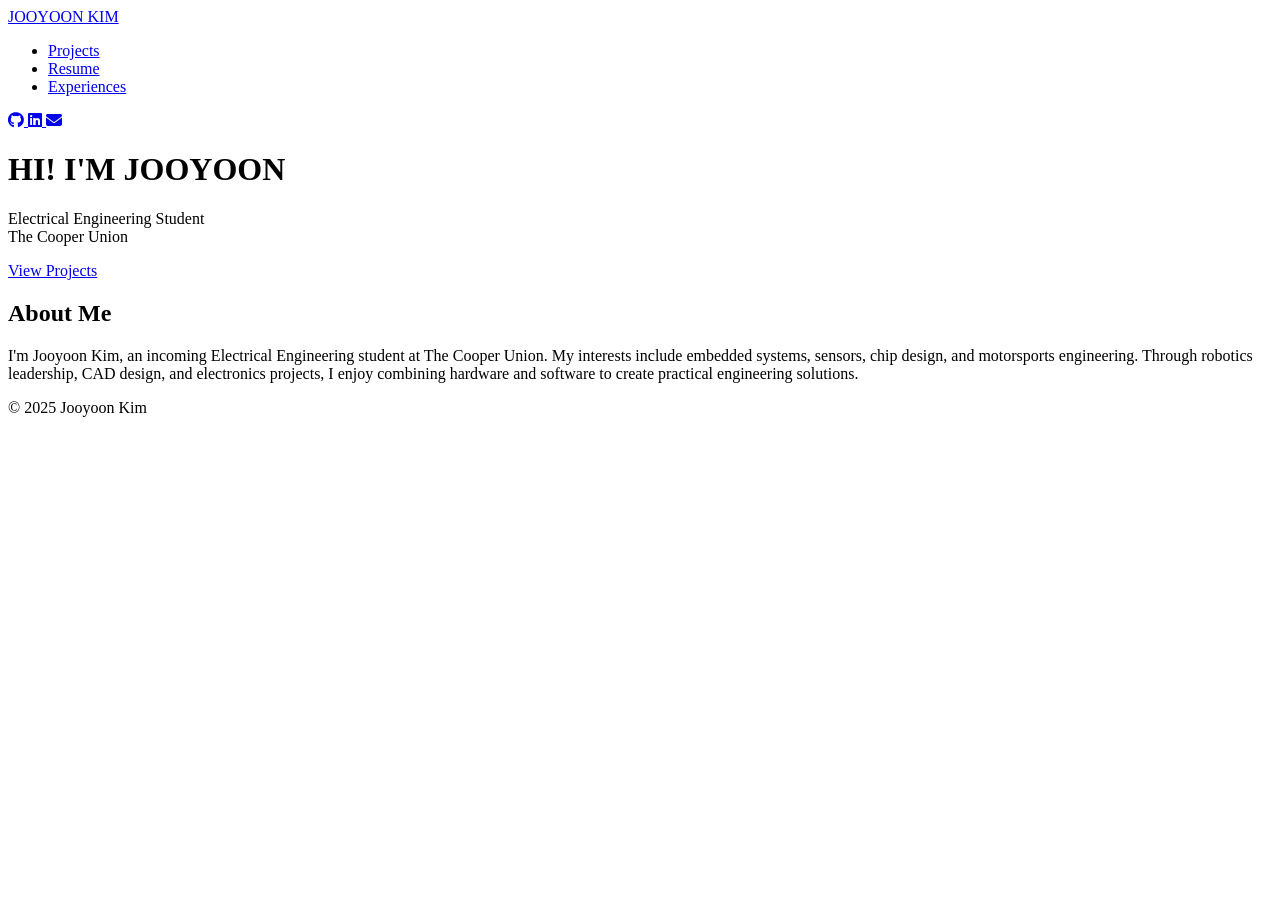
==== index.html @ 8546f73b "Add files via upload" ====
<!DOCTYPE html>
<html lang="en">
<head>
    <meta charset="UTF-8">
    <meta name="viewport" content="width=device-width, initial-scale=1.0">
    <title>Jooyoon Kim | Electrical Engineering</title>

    <link rel="stylesheet" href="css/styles.css">

    <link rel="stylesheet"
    href="https://cdnjs.cloudflare.com/ajax/libs/font-awesome/6.5.1/css/all.min.css">
</head>
<body>

<nav class="navbar">

    <a href="index.html" class="logo">
        JOOYOON KIM
    </a>

    <ul class="nav-links">

        <li>
            <a href="projects.html">
                Projects
            </a>
        </li>

        <li>
            <a href="resume.html">
                Resume
            </a>
        </li>
        <li><a href="experiences.html">
                Experiences
            </a>
        </li>

    </ul>

    <div class="socials">

        <a href="https://github.com/maskboi929" target="_blank">
            <i class="fab fa-github"></i>
        </a>

        <a href="https://www.linkedin.com/in/jooyoon-kim-7322a2393/" target="_blank">
            <i class="fab fa-linkedin"></i>
        </a>

        <a href="mailto:jooyoon0419@gmail.com">
            <i class="fas fa-envelope"></i>
        </a>

    </div>

</nav>

<header class="hero">

    <div class="overlay"></div>

    <div class="hero-content">
        <h1>HI! I'M JOOYOON</h1>

        <p>
            Electrical Engineering Student<br>
            The Cooper Union
        </p>

        <a href="projects.html" class="btn">
            View Projects
        </a>
    </div>

</header>

<section id="about" class="section reveal">
    <h2>About Me</h2>

    <p>
        I'm Jooyoon Kim, an incoming Electrical Engineering student at
        The Cooper Union. My interests include embedded systems,
        sensors, chip design, and motorsports engineering.

        Through robotics leadership, CAD design, and electronics
        projects, I enjoy combining hardware and software to create
        practical engineering solutions.
    </p>
</section>




<footer>
    <p>© 2025 Jooyoon Kim</p>
</footer>

<script src="js/script.js"></script>

</body>
</html>
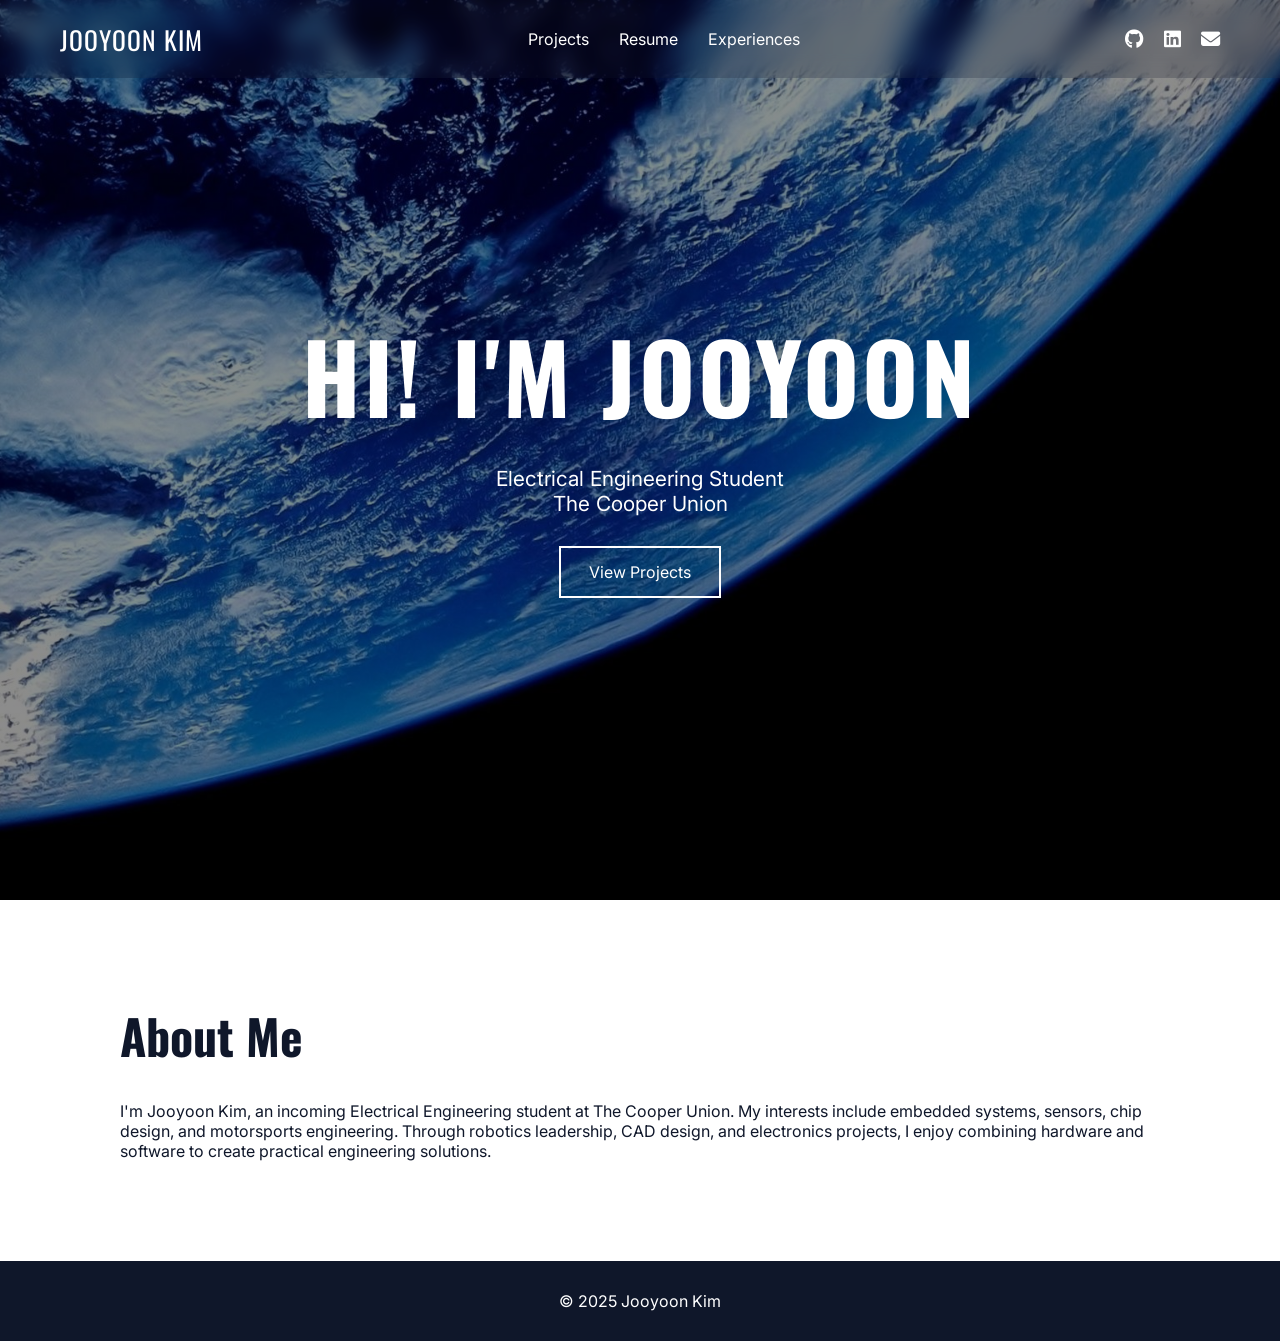
==== commit d8878337: "Add files via upload" ====
--- a/index.html
+++ b/index.html
@@ -9,6 +9,7 @@
 
     <link rel="stylesheet"
     href="https://cdnjs.cloudflare.com/ajax/libs/font-awesome/6.5.1/css/all.min.css">
+    <link rel="icon" href="assets/favicon1.png" type="image/x-icon">
 </head>
 <body>
 
--- a/css/styles.css
+++ b/css/styles.css
@@ -0,0 +1,401 @@
+@import url('https://fonts.googleapis.com/css2?family=Oswald:wght@400;600;700&family=Inter:wght@300;400;500&display=swap');
+
+:root{
+    --navy:#0F172A;
+    --navy-light:#1E293B;
+    --blue:#3B82F6;
+    --white:#ffffff;
+    --gray:#94A3B8;
+}
+
+*{
+    margin:0;
+    padding:0;
+    box-sizing:border-box;
+}
+
+body{
+    font-family:'Inter',sans-serif;
+    color:var(--navy);
+}
+
+body {
+    opacity: 0;
+    animation: fadeIn 0.8s ease forwards;
+}
+
+@keyframes fadeIn {
+    from {
+        opacity: 0;
+    }
+    to {
+        opacity: 1;
+    }
+}
+
+.navbar{
+    position:fixed;
+    top:0;
+    width:100%;
+
+    display:flex;
+    justify-content:space-between;
+    align-items:center;
+
+    padding:20px 60px;
+
+    background:rgba(15,23,42,.2);
+
+    backdrop-filter:blur(10px);
+
+    transition:.3s ease;
+
+    z-index:1000;
+}
+
+.navbar.scrolled{
+    background:rgba(15,23,42,.85);
+}
+
+.logo{
+    color:white;
+    font-family:'Oswald';
+    font-size:1.6rem;
+
+    text-decoration:none;
+
+    letter-spacing:1px;
+
+    transition:.3s ease;
+}
+
+.logo:hover{
+    opacity:.8;
+}
+
+.nav-links{
+    display:flex;
+    gap:30px;
+    list-style:none;
+}
+
+.nav-links a{
+    color:white;
+    text-decoration:none;
+}
+
+.socials{
+    display:flex;
+    gap:20px;
+}
+
+.socials a{
+    color:white;
+    font-size:1.2rem;
+}
+
+.hero{
+    height:100vh;
+
+    background:
+    linear-gradient(
+        rgba(0,0,0,.45),
+        rgba(0,0,0,.45)
+    ),
+    url("../assets/hero-bg.jpg");
+
+    background-size:cover;
+    background-position:center;
+
+    display:flex;
+    justify-content:center;
+    align-items:center;
+}
+
+.hero-content{
+    text-align:center;
+    color:white;
+}
+
+.hero-content {
+    opacity: 0;
+    transform: translateY(30px);
+
+    animation:
+        heroReveal 1s ease forwards;
+
+    animation-delay: .3s;
+}
+
+@keyframes heroReveal {
+    from {
+        opacity: 0;
+        transform: translateY(30px);
+    }
+
+    to {
+        opacity: 1;
+        transform: translateY(0);
+    }
+}
+
+.hero h1{
+    font-family:'Oswald';
+    font-size:6rem;
+    letter-spacing:3px;
+}
+
+.hero p{
+    font-size:1.3rem;
+    margin-top:20px;
+}
+
+.btn{
+    display:inline-block;
+    margin-top:30px;
+
+    padding:14px 28px;
+
+    border:2px solid white;
+
+    color:white;
+    text-decoration:none;
+
+    transition:.3s;
+}
+
+.btn:hover{
+    background:white;
+    color:black;
+}
+
+.section{
+    max-width:1100px;
+    margin:auto;
+    padding:100px 30px;
+}
+
+.section h2{
+    font-family:'Oswald';
+    font-size:3rem;
+    margin-bottom:30px;
+}
+
+.project-grid{
+    display:grid;
+    grid-template-columns:repeat(auto-fit,minmax(400px,1fr));
+    gap:30px;
+}
+
+.project-card{
+    text-decoration:none;
+    color:inherit;
+
+    overflow:hidden;
+
+    border-radius:12px;
+
+    box-shadow:
+    0 4px 15px rgba(0,0,0,.08);
+
+    transition:.3s;
+}
+
+.project-card:hover{
+    transform:translateY(-6px);
+}
+
+.project-card img{
+    width:100%;
+    height:250px;
+    object-fit:cover;
+
+    transition:.4s;
+}
+
+.project-card:hover img{
+    transform:scale(1.05);
+}
+
+
+.card-content{
+    padding:20px;
+}
+
+.resume-block ul{
+    margin-left:20px;
+    margin-top:10px;
+    margin-bottom:30px;
+}
+
+.resume-block p{
+    margin-bottom:25px;
+}
+
+.project-hero img{
+    width:100%;
+    height:500px;
+    object-fit:cover;
+}
+
+.project-hero h1{
+    text-align:center;
+    padding:40px;
+    font-family:'Oswald';
+}
+
+.project-section{
+    max-width:900px;
+    margin:auto;
+    padding:40px;
+}
+
+.project-section h2{
+    margin-top:30px;
+    margin-bottom:10px;
+}
+
+.project-section ul{
+    margin-left:25px;
+}
+
+footer{
+    text-align:center;
+    padding:30px;
+    background:var(--navy);
+    color:white;
+}
+
+@media(max-width:768px){
+
+.hero h1{
+    font-size:3.5rem;
+}
+
+.navbar{
+    padding:20px;
+}
+
+.nav-links{
+    display:none;
+}
+
+.project-grid{
+    grid-template-columns:1fr;
+}
+
+}
+
+.reveal{
+    opacity:0;
+    transform:translateY(40px);
+
+    transition:
+        opacity .8s ease,
+        transform .8s ease;
+}
+
+.reveal.active{
+    opacity:1;
+    transform:translateY(0);
+}
+
+body{
+    opacity:1;
+
+    transition:
+        opacity .25s ease;
+}
+
+body.fade-out{
+    opacity:0;
+}
+
+.active-nav{
+    position: relative;
+}
+
+.active-nav::after{
+    content: "";
+
+    position: absolute;
+
+    left: 0;
+    bottom: -6px;
+
+    width: 100%;
+    height: 2px;
+
+    background: white;
+}
+
+.experience-grid{
+    display:grid;
+    grid-template-columns:repeat(auto-fit,minmax(320px,1fr));
+    gap:30px;
+}
+
+.experience-card{
+    background: white;
+    border-radius: 12px;
+    overflow:hidden;
+    border: 1px solid #e5e7eb;
+    box-shadow: 0 10px 25px rgba(0,0,0,0.05);
+}
+
+.experience-card h3{
+    padding:20px 20px 0 20px;
+    font-family:'Oswald';
+}
+
+.experience-card p{
+    padding:10px 20px 20px 20px;
+    color:#64748b;
+}
+
+/* SLIDESHOW */
+.slideshow{
+    position:relative;
+    width:100%;
+    height:250px;
+    overflow:hidden;
+    background:#000;
+}
+
+.slide{
+    position:absolute;
+    width:100%;
+    height:100%;
+    object-fit:cover;
+    opacity:0;
+    transition: opacity 0.5s ease;
+}
+
+.slide.active{
+    opacity:1;
+}
+
+.slideshow button{
+    position:absolute;
+    top:50%;
+    transform:translateY(-50%);
+    background:rgba(0,0,0,0.4);
+    border:none;
+    color:white;
+    font-size:24px;
+    padding:10px;
+    cursor:pointer;
+    z-index:2;
+}
+
+.slideshow .prev{
+    left:10px;
+}
+
+.slideshow .next{
+    right:10px;
+}
+
+.slideshow button:hover{
+    background:rgba(0,0,0,0.7);
+}
